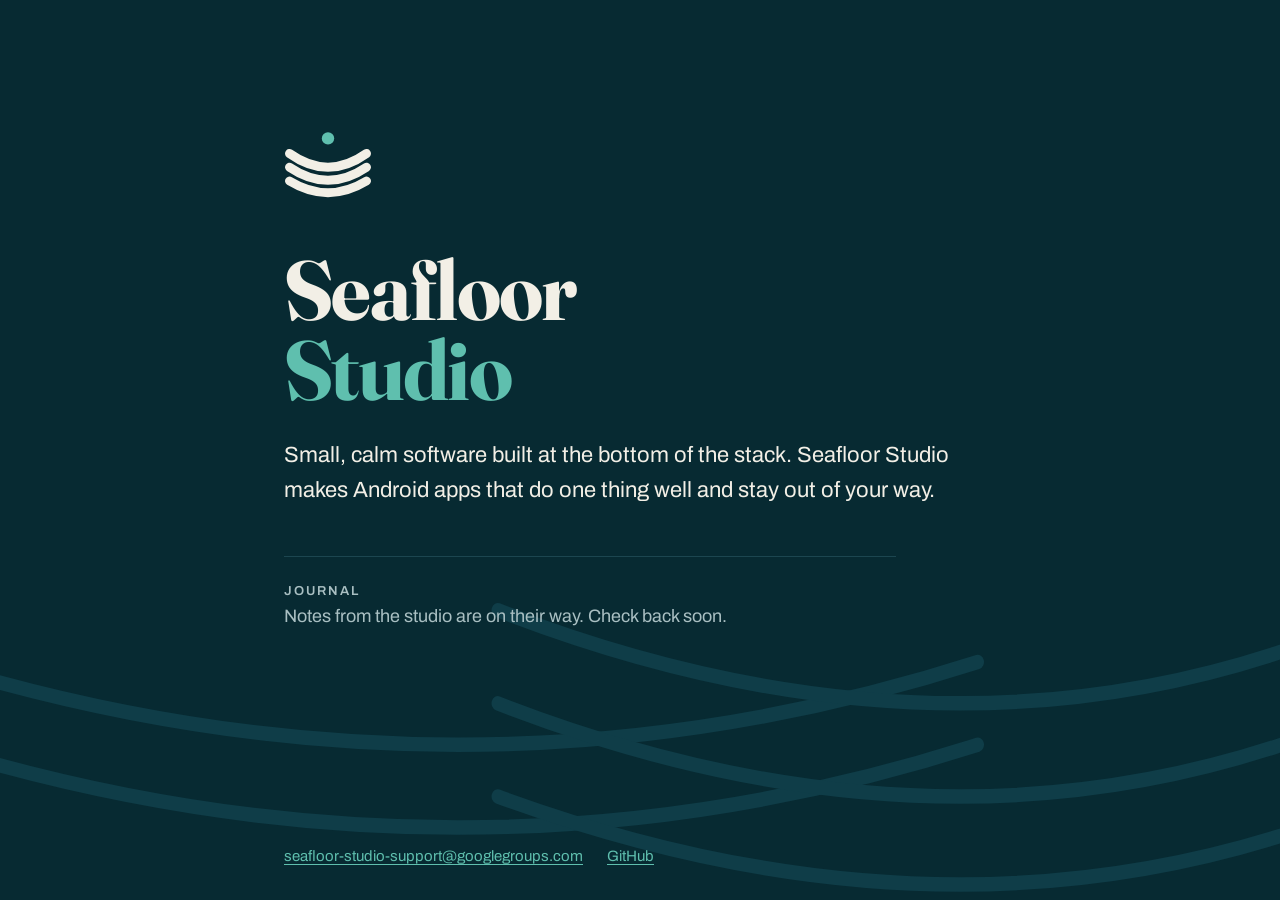
==== index.html @ 16ba8568 "Add placeholder home page" ====
<!doctype html>
<html lang="en">
<head>
<meta charset="utf-8">
<meta name="viewport" content="width=device-width, initial-scale=1">
<title>Seafloor Studio</title>
<meta name="description" content="Small, calm software built at the bottom of the stack. Seafloor Studio makes Android apps that do one thing well and stay out of your way.">
<meta name="theme-color" content="#072A32">
<link rel="icon" href="data:image/svg+xml,%3Csvg xmlns='http://www.w3.org/2000/svg' viewBox='0 0 64 64'%3E%3Crect width='64' height='64' rx='14' fill='%23072A32'/%3E%3Ccircle cx='32' cy='14' r='4' fill='%235FBFAE'/%3E%3Cg fill='none' stroke='%23F2EFE6' stroke-width='5.5' stroke-linecap='round'%3E%3Cpath d='M10 24 Q 32 40 54 24'/%3E%3Cpath d='M10 33 Q 32 48 54 33'/%3E%3Cpath d='M10 42 Q 32 56 54 42'/%3E%3C/g%3E%3C/svg%3E">
<link rel="preconnect" href="https://fonts.googleapis.com">
<link rel="preconnect" href="https://fonts.gstatic.com" crossorigin>
<link rel="stylesheet" href="https://fonts.googleapis.com/css2?family=Fraunces:opsz,wght@9..144,500;9..144,700&family=Archivo:wght@400;500;600&display=swap">
<style>
  :root { --sea: #072A32; --deep: #0F3D48; --rule: #1C4650; --sand: #F2EFE6; --mist: #A9BFC2; --kelp: #5FBFAE; }
  * { box-sizing: border-box; }
  html, body { margin: 0; min-height: 100%; }
  body {
    background: var(--sea); color: var(--sand);
    font-family: Archivo, "Helvetica Neue", Arial, sans-serif;
    font-size: 18px; line-height: 1.6;
    display: flex; flex-direction: column; min-height: 100vh;
    position: relative; overflow-x: hidden;
  }
  .contours { position: fixed; left: 0; right: 0; bottom: 0; width: 100%; height: 46vh; z-index: 0; pointer-events: none; }
  main, footer { position: relative; z-index: 1; width: 100%; max-width: 760px; margin: 0 auto; padding: 0 24px; }
  main { flex: 1; padding-top: 14vh; padding-bottom: 64px; }
  .mark { display: block; width: 88px; height: 88px; margin-bottom: 36px; }
  h1 {
    font-family: Fraunces, Georgia, serif; font-weight: 700;
    font-size: clamp(48px, 9vw, 84px); line-height: 0.95; letter-spacing: -0.02em;
    margin: 0 0 28px;
  }
  h1 span { color: var(--kelp); display: block; }
  .lede { font-size: clamp(19px, 2.4vw, 22px); max-width: 34em; margin: 0 0 48px; color: var(--sand); }
  .soon { border-top: 1px solid var(--rule); padding-top: 24px; max-width: 34em; }
  .label { font-size: 13px; font-weight: 600; letter-spacing: 0.16em; text-transform: uppercase; color: var(--mist); margin: 0 0 8px; }
  .soon p { margin: 0; color: var(--mist); }
  a { color: var(--kelp); text-underline-offset: 3px; }
  a:hover { color: var(--sand); }
  footer { padding-top: 24px; padding-bottom: 32px; font-size: 15px; color: var(--mist); display: flex; flex-wrap: wrap; gap: 8px 24px; }
</style>
</head>
<body>
<svg class="contours" viewBox="0 0 1440 400" preserveAspectRatio="none" aria-hidden="true">
  <g fill="none" stroke="#0F3D48" stroke-width="14" stroke-linecap="round">
    <path d="M-80 170 Q 520 330 1100 170"></path>
    <path d="M-80 250 Q 520 410 1100 250"></path>
    <path d="M560 120 Q 1100 300 1560 120"></path>
    <path d="M560 210 Q 1100 390 1560 210"></path>
    <path d="M560 300 Q 1100 470 1560 300"></path>
  </g>
</svg>

<main>
  <svg class="mark" viewBox="0 0 64 64" role="img" aria-label="Seafloor Studio mark">
    <circle cx="32" cy="9" r="4.5" fill="#5FBFAE"></circle>
    <g fill="none" stroke="#F2EFE6" stroke-width="6.5" stroke-linecap="round">
      <path d="M4 20 Q 32 40 60 20"></path>
      <path d="M4 30 Q 32 49 60 30"></path>
      <path d="M4 40 Q 32 57 60 40"></path>
    </g>
  </svg>
  <h1>Seafloor <span>Studio</span></h1>
  <p class="lede">Small, calm software built at the bottom of the stack. Seafloor Studio makes Android apps that do one thing well and stay out of your way.</p>
  <section class="soon" aria-labelledby="soon-label">
    <p class="label" id="soon-label">Journal</p>
    <p>Notes from the studio are on their way. Check back soon.</p>
  </section>
</main>

<footer>
  <a href="mailto:seafloor-studio-support@googlegroups.com">seafloor-studio-support@googlegroups.com</a>
  <a href="https://github.com/Seafloor-Studio">GitHub</a>
</footer>
</body>
</html>
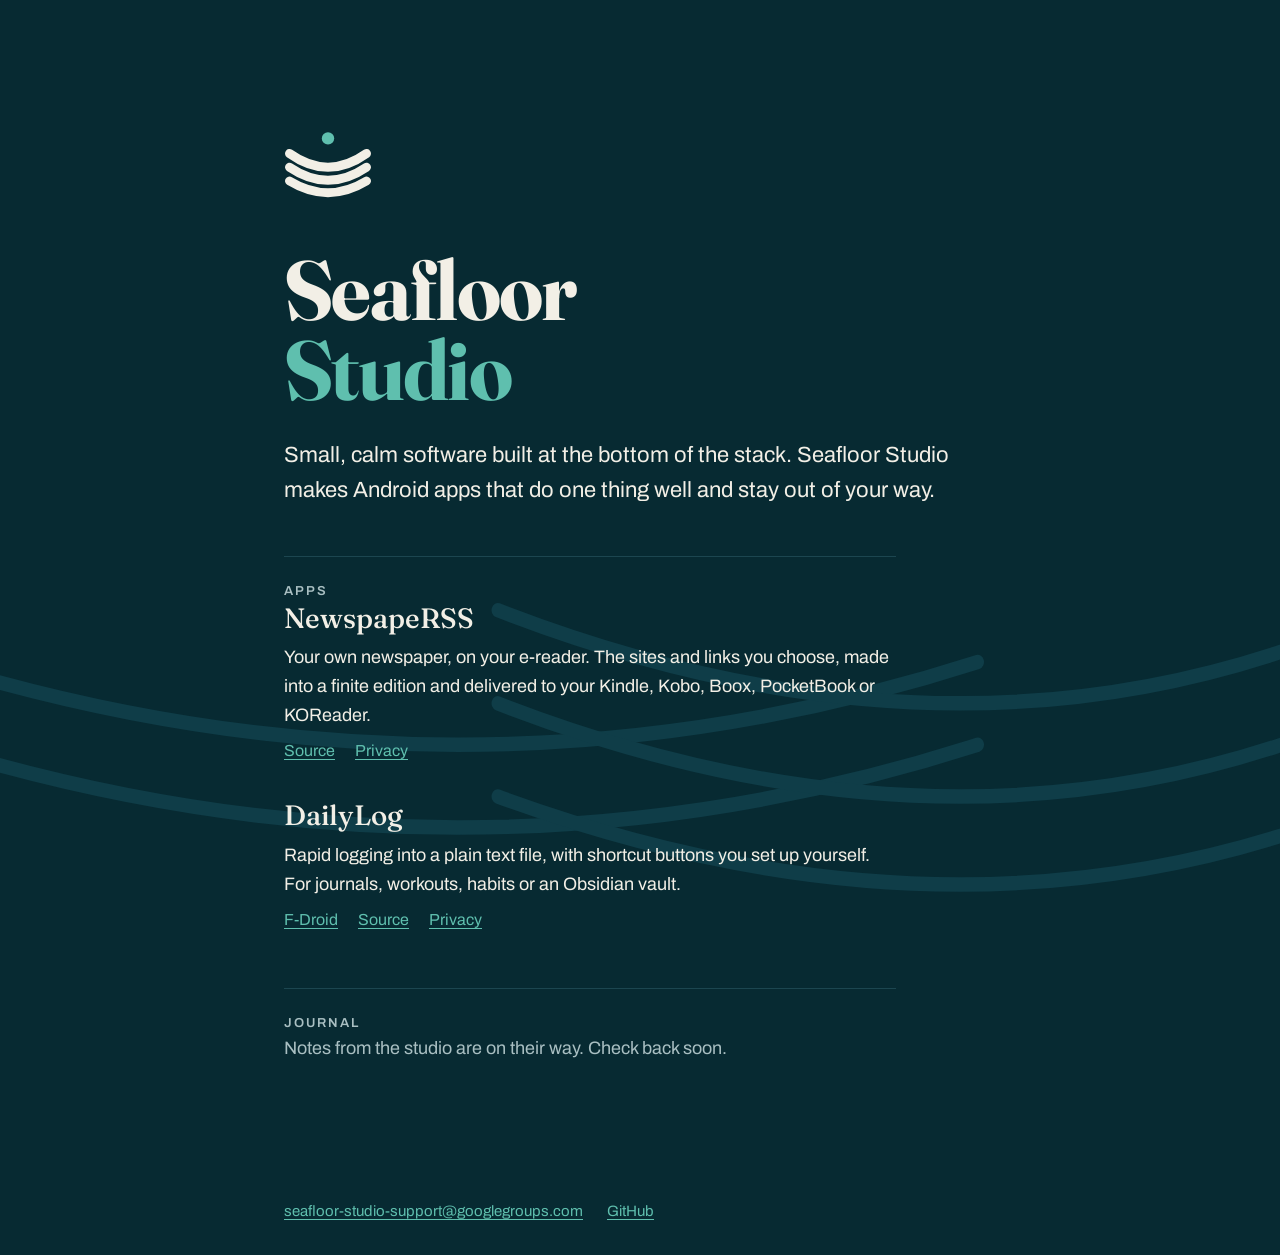
==== commit 05a40c6f: "Add the apps and their privacy policies The home page lists NewspapeRSS and DailyLog. Each has a pri" ====
--- a/index.html
+++ b/index.html
@@ -10,35 +10,7 @@
 <link rel="preconnect" href="https://fonts.googleapis.com">
 <link rel="preconnect" href="https://fonts.gstatic.com" crossorigin>
 <link rel="stylesheet" href="https://fonts.googleapis.com/css2?family=Fraunces:opsz,wght@9..144,500;9..144,700&family=Archivo:wght@400;500;600&display=swap">
-<style>
-  :root { --sea: #072A32; --deep: #0F3D48; --rule: #1C4650; --sand: #F2EFE6; --mist: #A9BFC2; --kelp: #5FBFAE; }
-  * { box-sizing: border-box; }
-  html, body { margin: 0; min-height: 100%; }
-  body {
-    background: var(--sea); color: var(--sand);
-    font-family: Archivo, "Helvetica Neue", Arial, sans-serif;
-    font-size: 18px; line-height: 1.6;
-    display: flex; flex-direction: column; min-height: 100vh;
-    position: relative; overflow-x: hidden;
-  }
-  .contours { position: fixed; left: 0; right: 0; bottom: 0; width: 100%; height: 46vh; z-index: 0; pointer-events: none; }
-  main, footer { position: relative; z-index: 1; width: 100%; max-width: 760px; margin: 0 auto; padding: 0 24px; }
-  main { flex: 1; padding-top: 14vh; padding-bottom: 64px; }
-  .mark { display: block; width: 88px; height: 88px; margin-bottom: 36px; }
-  h1 {
-    font-family: Fraunces, Georgia, serif; font-weight: 700;
-    font-size: clamp(48px, 9vw, 84px); line-height: 0.95; letter-spacing: -0.02em;
-    margin: 0 0 28px;
-  }
-  h1 span { color: var(--kelp); display: block; }
-  .lede { font-size: clamp(19px, 2.4vw, 22px); max-width: 34em; margin: 0 0 48px; color: var(--sand); }
-  .soon { border-top: 1px solid var(--rule); padding-top: 24px; max-width: 34em; }
-  .label { font-size: 13px; font-weight: 600; letter-spacing: 0.16em; text-transform: uppercase; color: var(--mist); margin: 0 0 8px; }
-  .soon p { margin: 0; color: var(--mist); }
-  a { color: var(--kelp); text-underline-offset: 3px; }
-  a:hover { color: var(--sand); }
-  footer { padding-top: 24px; padding-bottom: 32px; font-size: 15px; color: var(--mist); display: flex; flex-wrap: wrap; gap: 8px 24px; }
-</style>
+<link rel="stylesheet" href="/site.css">
 </head>
 <body>
 <svg class="contours" viewBox="0 0 1440 400" preserveAspectRatio="none" aria-hidden="true">
@@ -62,7 +34,22 @@
   </svg>
   <h1>Seafloor <span>Studio</span></h1>
   <p class="lede">Small, calm software built at the bottom of the stack. Seafloor Studio makes Android apps that do one thing well and stay out of your way.</p>
-  <section class="soon" aria-labelledby="soon-label">
+  <section class="section" aria-labelledby="apps-label">
+    <p class="label" id="apps-label">Apps</p>
+    <ul class="apps">
+      <li>
+        <h2>NewspapeRSS</h2>
+        <p>Your own newspaper, on your e-reader. The sites and links you choose, made into a finite edition and delivered to your Kindle, Kobo, Boox, PocketBook or KOReader.</p>
+        <p class="links"><a href="https://github.com/Seafloor-Studio/newspaperss">Source</a><a href="/newspaperss/privacy/">Privacy</a></p>
+      </li>
+      <li>
+        <h2>DailyLog</h2>
+        <p>Rapid logging into a plain text file, with shortcut buttons you set up yourself. For journals, workouts, habits or an Obsidian vault.</p>
+        <p class="links"><a href="https://f-droid.org/packages/com.app.dailylog/">F-Droid</a><a href="https://github.com/Seafloor-Studio/dailylog">Source</a><a href="/dailylog/privacy/">Privacy</a></p>
+      </li>
+    </ul>
+  </section>
+  <section class="section" aria-labelledby="soon-label">
     <p class="label" id="soon-label">Journal</p>
     <p>Notes from the studio are on their way. Check back soon.</p>
   </section>
--- a/site.css
+++ b/site.css
@@ -0,0 +1,41 @@
+:root { --sea: #072A32; --deep: #0F3D48; --rule: #1C4650; --sand: #F2EFE6; --mist: #A9BFC2; --kelp: #5FBFAE; }
+* { box-sizing: border-box; }
+html, body { margin: 0; min-height: 100%; }
+body {
+  background: var(--sea); color: var(--sand);
+  font-family: Archivo, "Helvetica Neue", Arial, sans-serif;
+  font-size: 18px; line-height: 1.6;
+  display: flex; flex-direction: column; min-height: 100vh;
+  position: relative; overflow-x: hidden;
+}
+.contours { position: fixed; left: 0; right: 0; bottom: 0; width: 100%; height: 46vh; z-index: 0; pointer-events: none; }
+main, footer { position: relative; z-index: 1; width: 100%; max-width: 760px; margin: 0 auto; padding: 0 24px; }
+main { flex: 1; padding-top: 14vh; padding-bottom: 64px; }
+.mark { display: block; width: 88px; height: 88px; margin-bottom: 36px; }
+h1 {
+  font-family: Fraunces, Georgia, serif; font-weight: 700;
+  font-size: clamp(48px, 9vw, 84px); line-height: 0.95; letter-spacing: -0.02em;
+  margin: 0 0 28px;
+}
+h1 span { color: var(--kelp); display: block; }
+h2 { font-family: Fraunces, Georgia, serif; font-weight: 500; font-size: 28px; line-height: 1.2; margin: 0 0 8px; }
+.lede { font-size: clamp(19px, 2.4vw, 22px); max-width: 34em; margin: 0 0 48px; color: var(--sand); }
+.label { font-size: 13px; font-weight: 600; letter-spacing: 0.16em; text-transform: uppercase; color: var(--mist); margin: 0 0 8px; }
+.section { border-top: 1px solid var(--rule); padding-top: 24px; margin-bottom: 48px; max-width: 34em; }
+.section > p { margin: 0; color: var(--mist); }
+.apps { list-style: none; margin: 0; padding: 0; display: grid; gap: 28px; }
+.apps p { margin: 0 0 8px; }
+.links { display: flex; flex-wrap: wrap; gap: 4px 20px; font-size: 16px; }
+a { color: var(--kelp); text-underline-offset: 3px; }
+a:hover { color: var(--sand); }
+footer { padding-top: 24px; padding-bottom: 32px; font-size: 15px; color: var(--mist); display: flex; flex-wrap: wrap; gap: 8px 24px; }
+
+/* A policy page: smaller heading, its text in readable sections. */
+.page main { padding-top: 8vh; }
+.page .mark { width: 56px; height: 56px; margin-bottom: 28px; }
+.page h1 { font-size: clamp(40px, 7vw, 60px); }
+.policy { max-width: 34em; }
+.policy h2 { margin-top: 40px; }
+.policy ul { padding-left: 1.2em; }
+.policy li { margin-bottom: 8px; }
+.updated { color: var(--mist); font-size: 15px; }
